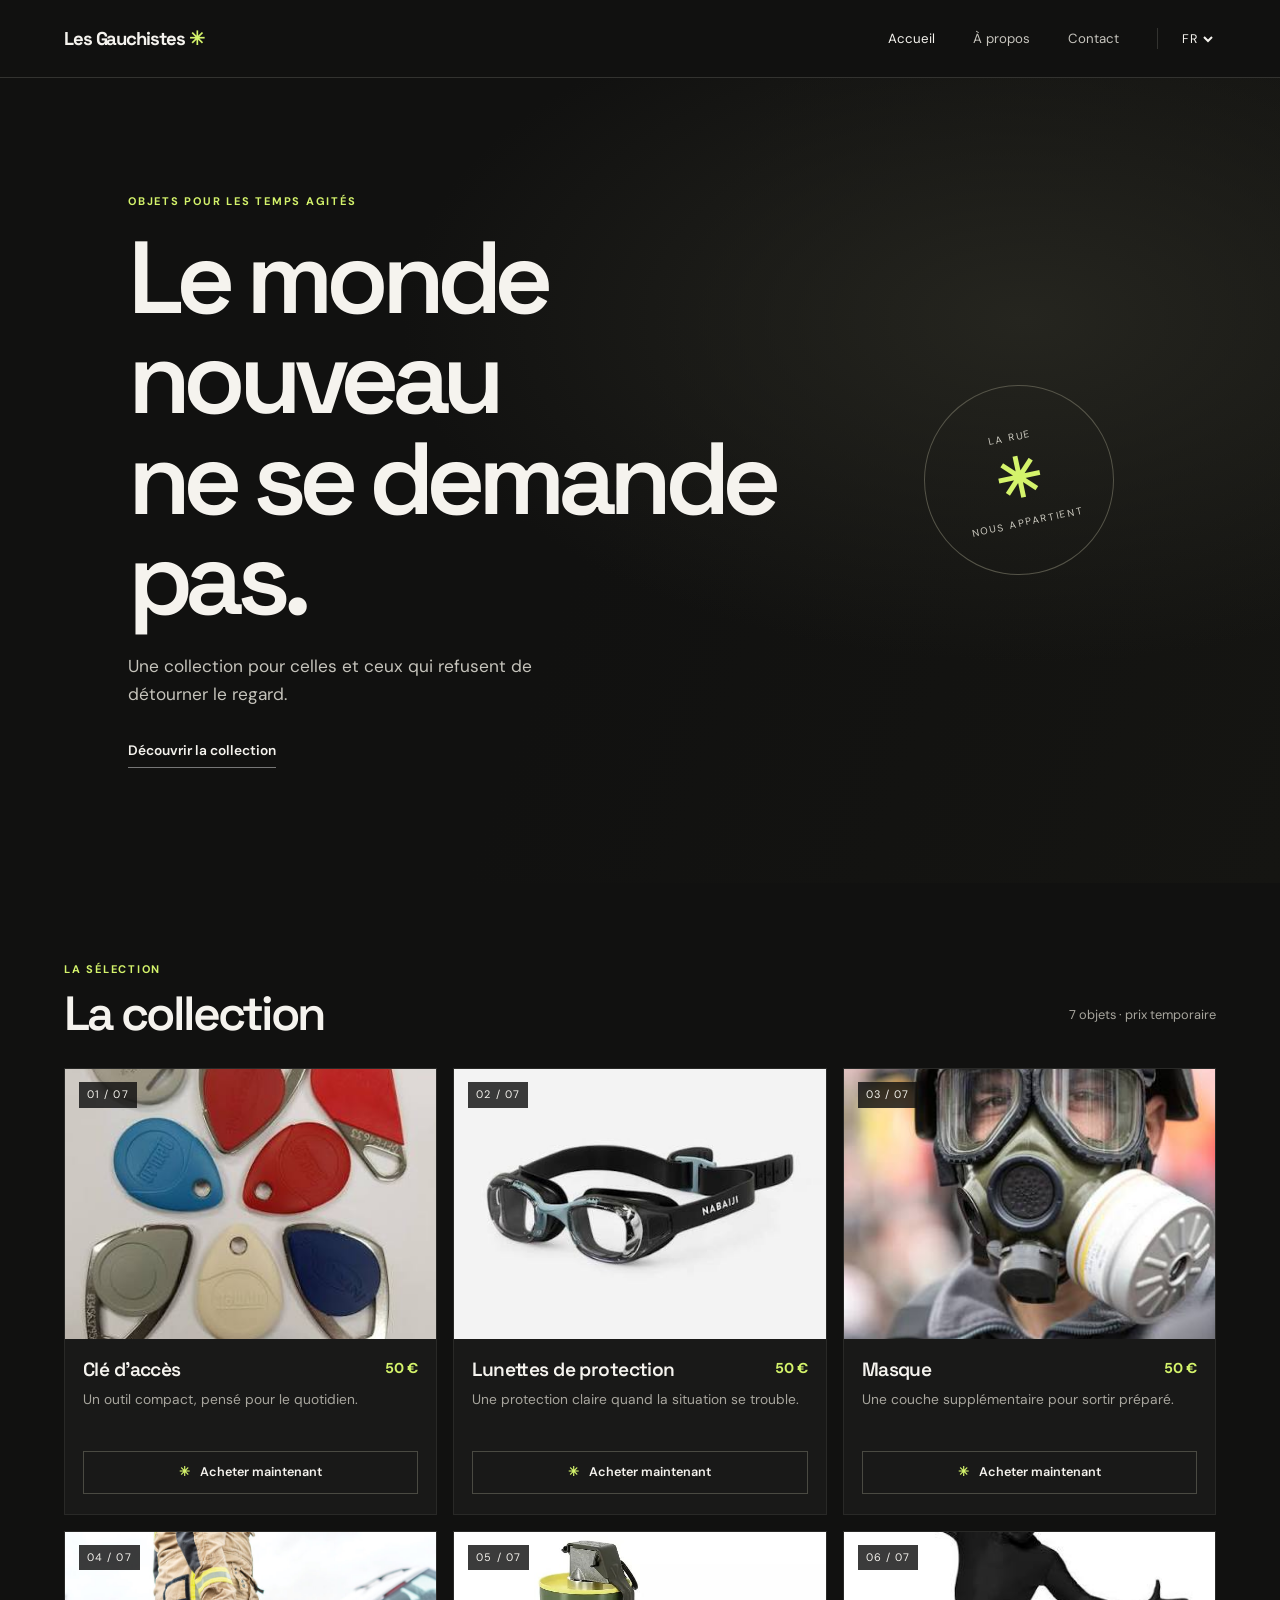
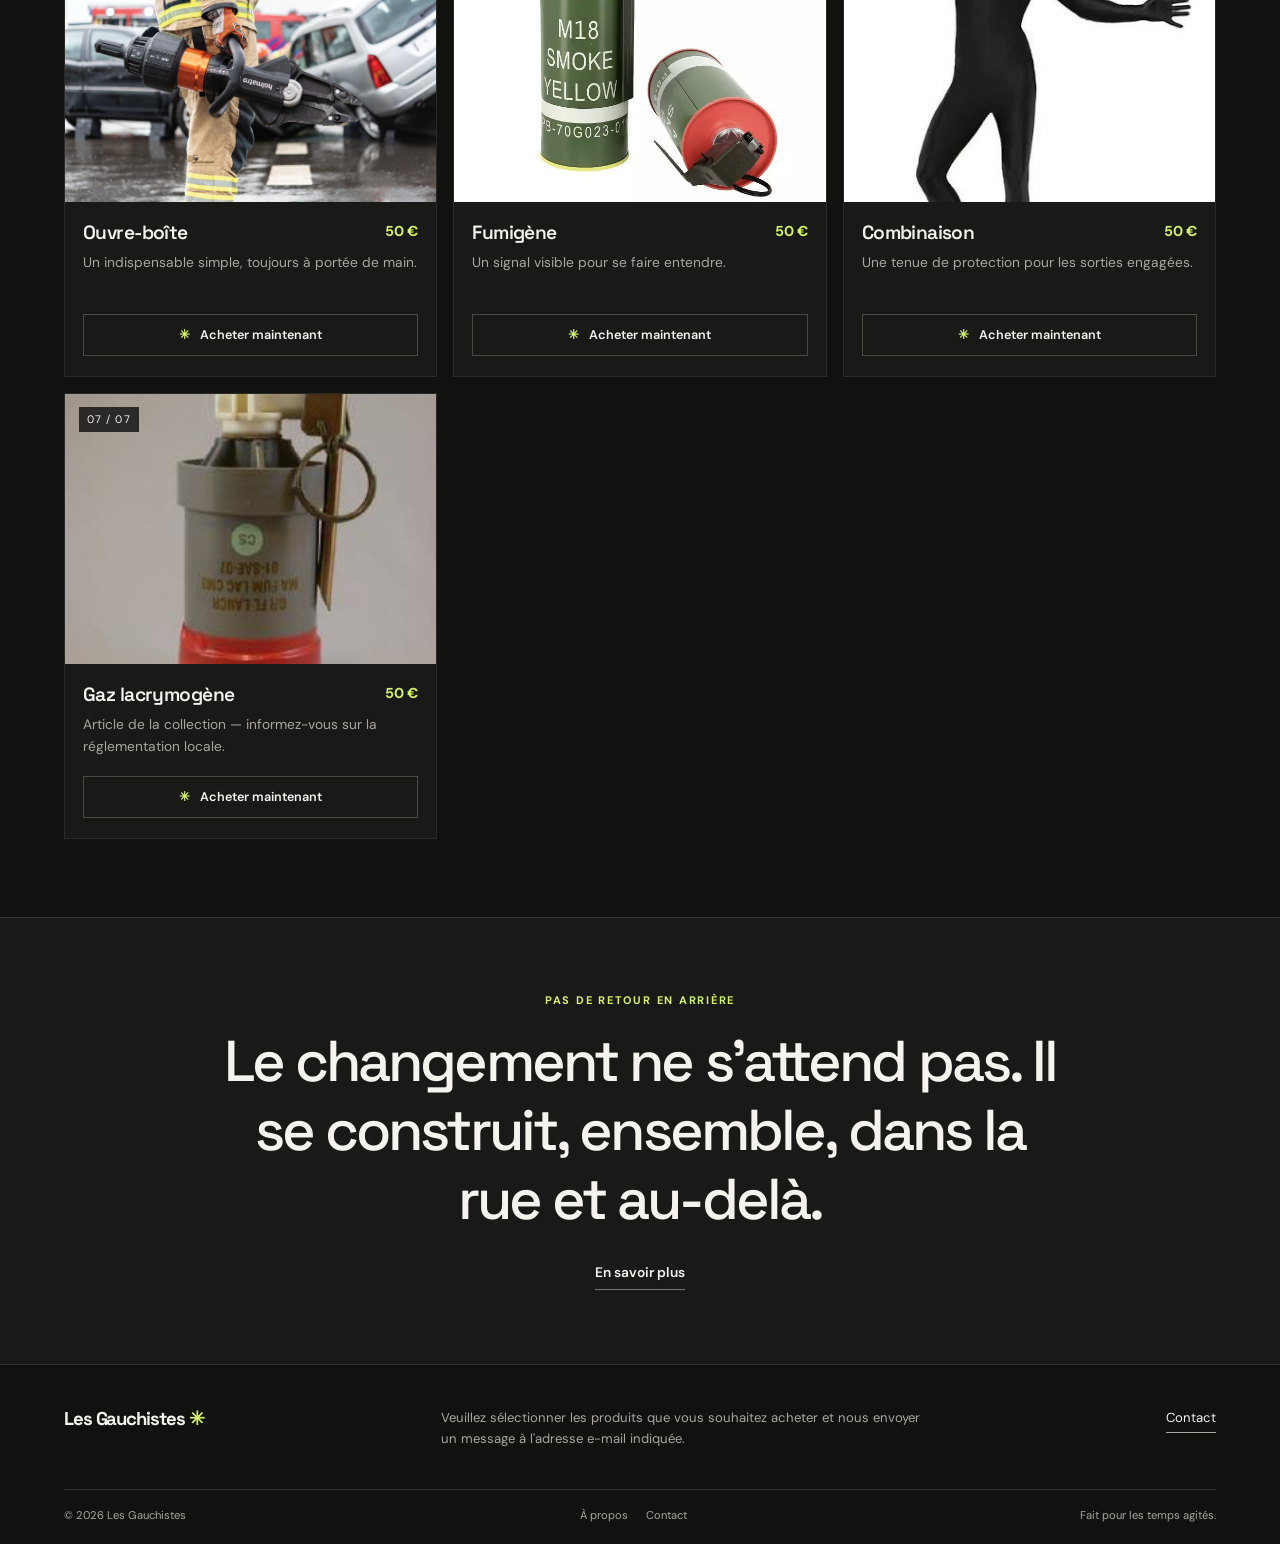
==== index.html @ 080e7e7c "site blueprint ready" ====
<!doctype html>
<html lang="fr">

<head>
  <meta charset="utf-8">
  <meta name="viewport" content="width=device-width, initial-scale=1">
  <meta name="theme-color" content="#111110">
  <meta name="description" content="Les Gauchistes — une collection de matériel de protestation.">
  <link rel="preconnect" href="dev_images/">
  <link rel="preload" as="image" href="dev_images/access_key.jpg">
  <link rel="preload" as="image" href="dev_images/glasses.jpg">
  <link rel="preload" as="image" href="dev_images/mask.jpg">
  <link rel="preload" as="image" href="dev_images/opener.jpg">
  <link rel="preload" as="image" href="dev_images/smoke_gr.jpg">
  <link rel="preload" as="image" href="dev_images/suit.jpg">
  <link rel="preload" as="image" href="dev_images/tear_gas.jpg">
  <link rel="stylesheet" href="styles.css">
  <script src="app.js" defer></script>
  <title>Les Gauchistes — Accueil</title>
</head>

<body data-page="home">
  <header class="site-header"><a class="brand" href="index.html">Les Gauchistes<span class="brand-mark">✳</span></a>
    <nav class="nav" aria-label="Navigation principale"><a class="active" href="index.html"
        data-i18n="navHome">Accueil</a><a href="about.html" data-i18n="navAbout">À propos</a><a href="contact.html"
        data-i18n="navContact">Contact</a><label class="language"><span class="sr-only"
          data-i18n="languageLabel">Langue</span><select id="language-select" aria-label="Language">
          <option value="fr">FR</option>
          <option value="en">EN</option>
          <option value="pl">PL</option>
          <option value="es">ES</option>
          <option value="pt">PT</option>
        </select></label></nav>
  </header>
  <main>
    <section class="hero">
      <div class="hero-inner">
        <p class="eyebrow" data-i18n="eyebrow">Objets pour les temps agités</p>
        <h1 data-i18n="heroTitle">Le monde nouveau<br>ne se demande pas.</h1>
        <p class="hero-copy" data-i18n="heroCopy">Une collection pour celles et ceux qui refusent de détourner le
          regard.</p><a class="text-link" href="#collection" data-i18n="discover">Découvrir la collection
          <span>↓</span></a>
      </div>
      <div class="hero-stamp" aria-hidden="true"><span>LA RUE</span><b>✳</b><span>NOUS APPARTIENT</span></div>
    </section>
    <section class="collection section-wrap" id="collection">
      <div class="section-heading">
        <div>
          <p class="eyebrow" data-i18n="collectionEyebrow">La sélection</p>
          <h2 data-i18n="collectionTitle">La collection</h2>
        </div>
        <p data-i18n="collectionNote">7 objets · prix temporaire</p>
      </div>
      <div class="product-grid" id="product-grid"></div>
    </section>
    <section class="manifesto">
      <p class="eyebrow" data-i18n="manifestoEyebrow">Pas de retour en arrière</p>
      <p data-i18n="manifesto">Le changement ne s’attend pas. Il se construit, ensemble, dans la rue et au-delà.</p><a
        href="about.html" class="text-link" data-i18n="learnMore">En savoir plus <span>↗</span></a>
    </section>
  </main>
  <footer class="site-footer">
    <div class="footer-top"><a class="brand" href="index.html">Les Gauchistes<span class="brand-mark">✳</span></a>
      <p data-i18n="footerCopy">Veuillez sélectionner les produits que vous souhaitez acheter et nous envoyer un message
        à l'adresse e-mail indiquée.</p><a class="footer-contact" href="contact.html" data-i18n="navContact">Contact</a>
    </div>
    <div class="footer-bottom"><span>© 2026 Les Gauchistes</span>
      <div><a href="about.html" data-i18n="navAbout">À propos</a><a href="contact.html"
          data-i18n="navContact">Contact</a></div><span data-i18n="footerNote">Fait pour les temps agités.</span>
    </div>
  </footer>
</body>

</html>
---- styles.css ----
@import url('https://fonts.googleapis.com/css2?family=DM+Sans:wght@400;500;600;700&family=Space+Grotesk:wght@400;500;600;700&display=swap');
:root{color-scheme:dark;--bg:#111110;--panel:#191918;--panel2:#20201e;--line:#333330;--text:#f5f3ee;--muted:#a8a69e;--acid:#d4f36b;--display:'Space Grotesk',sans-serif;--body:'DM Sans',sans-serif}*{box-sizing:border-box}html{scroll-behavior:smooth}body{margin:0;background:var(--bg);color:var(--text);font-family:var(--body);line-height:1.6}a{color:inherit;text-decoration:none}button,input,textarea,select{font:inherit}.site-header{height:78px;padding:0 clamp(20px,5vw,76px);display:flex;align-items:center;justify-content:space-between;border-bottom:1px solid var(--line);position:relative;z-index:2;background:#111110}.brand{font:700 1.16rem var(--display);letter-spacing:-.06em;white-space:nowrap}.brand-mark{color:var(--acid);padding-left:5px}.nav{display:flex;align-items:center;gap:clamp(16px,3vw,38px);font-size:.83rem}.nav>a{color:#c7c5be;transition:color .2s}.nav>a:hover,.nav>a.active{color:var(--text)}.language{border-left:1px solid var(--line);padding-left:20px}.language select{background:transparent;border:0;color:var(--text);font-size:.78rem;letter-spacing:.07em;cursor:pointer}.language option{background:#191918}.hero{min-height:490px;padding:clamp(56px,9vw,125px) clamp(24px,10vw,150px);display:flex;align-items:center;justify-content:space-between;position:relative;overflow:hidden;background:radial-gradient(ellipse at 80% 30%,#25251f 0,transparent 43%),linear-gradient(110deg,#111110 48%,#151512)}.hero:after{content:'';position:absolute;inset:0;opacity:.12;pointer-events:none;background-image:linear-gradient(90deg,transparent 49.8%,#777 50%,transparent 50.2%),linear-gradient(0deg,transparent 49.8%,#777 50%,transparent 50.2%);background-size:84px 84px;mask-image:linear-gradient(90deg,transparent,black)}.hero-inner{position:relative;z-index:1;max-width:710px}.eyebrow{text-transform:uppercase;letter-spacing:.16em;font-size:.69rem;font-weight:700;color:var(--acid);margin:0 0 17px}.hero h1,.inner-page h1{font:600 clamp(3.2rem,8vw,6.6rem)/.98 var(--display);letter-spacing:-.075em;margin:0;max-width:850px}.hero-copy{font-size:1.08rem;color:#c5c3bb;max-width:475px;margin:24px 0 28px}.text-link{font-size:.86rem;font-weight:600;display:inline-flex;align-items:center;gap:12px;border-bottom:1px solid #777;padding:0 0 6px;transition:color .2s,border .2s}.text-link:hover{color:var(--acid);border-color:var(--acid)}.text-link span{color:var(--acid)}.hero-stamp{position:relative;z-index:1;margin-right:3vw;width:190px;height:190px;border:1px solid #555448;border-radius:50%;display:flex;flex-direction:column;justify-content:center;align-items:center;gap:8px;transform:rotate(-12deg);font-size:.62rem;letter-spacing:.18em;color:#cfcdc3}.hero-stamp b{font-size:3.4rem;line-height:1;color:var(--acid)}.section-wrap{max-width:1300px;margin:auto;padding:78px clamp(20px,5vw,76px)}.section-heading{display:flex;justify-content:space-between;align-items:end;margin-bottom:30px}.section-heading h2{font:600 clamp(2rem,4vw,3rem)/1 var(--display);letter-spacing:-.06em;margin:0}.section-heading>p{font-size:.8rem;color:var(--muted)}.collection .eyebrow{margin-bottom:12px}.product-grid{display:grid;grid-template-columns:repeat(3,minmax(0,1fr));gap:16px}.product-card{background:var(--panel);border:1px solid #292927;overflow:hidden;transition:transform .25s,border-color .25s}.product-card:hover{transform:translateY(-4px);border-color:#606054}.product-image{height:270px;background:#22221f;position:relative;overflow:hidden}.product-image img{width:100%;height:100%;object-fit:cover;display:block;transition:transform .5s}.product-card:hover img{transform:scale(1.035)}.product-number{position:absolute;top:13px;left:14px;padding:4px 8px;background:rgba(17,17,16,.82);font-size:.68rem;letter-spacing:.1em}.product-info{padding:18px 18px 20px}.product-top{display:flex;justify-content:space-between;align-items:start;gap:12px}.product-info h3{font:600 1.2rem var(--display);margin:0 0 6px;letter-spacing:-.03em}.product-info p{font-size:.86rem;color:var(--muted);margin:0 0 19px;min-height:44px}.price{color:var(--acid);font-size:.9rem;font-weight:700;white-space:nowrap}.buy-button,.button{display:inline-flex;justify-content:center;align-items:center;gap:10px;border:1px solid #4a4a42;background:transparent;color:var(--text);padding:10px 14px;font-size:.79rem;font-weight:600;cursor:pointer;transition:background .2s,color .2s,border .2s}.buy-button{width:100%}.buy-button:hover,.button:hover{background:var(--acid);border-color:var(--acid);color:#171812}.buy-button span{color:var(--acid)}.buy-button:hover span{color:#171812}.manifesto{border-top:1px solid var(--line);border-bottom:1px solid var(--line);padding:74px 24px;text-align:center;background:var(--panel)}.manifesto>p:nth-child(2){font:500 clamp(1.8rem,4.5vw,3.6rem)/1.2 var(--display);letter-spacing:-.05em;max-width:850px;margin:0 auto 25px}.site-footer{padding:42px clamp(20px,5vw,76px) 19px}.footer-top{max-width:1300px;margin:0 auto 40px;display:grid;grid-template-columns:1fr 2fr auto;gap:30px;align-items:start}.footer-top p{font-size:.82rem;color:var(--muted);max-width:480px;margin:0}.footer-contact{font-size:.82rem;border-bottom:1px solid var(--muted);padding-bottom:4px}.footer-bottom{max-width:1300px;margin:auto;border-top:1px solid var(--line);padding-top:17px;display:flex;justify-content:space-between;gap:18px;color:var(--muted);font-size:.7rem}.footer-bottom div{display:flex;gap:18px}.inner-page{max-width:1120px;min-height:64vh;margin:auto;padding:clamp(70px,10vw,145px) clamp(24px,7vw,96px)}.inner-page h1{font-size:clamp(3rem,7vw,6rem)}.about-layout{display:grid;grid-template-columns:.7fr 1.3fr;gap:8vw;align-items:center;margin-top:80px}.about-symbol{font-size:clamp(9rem,24vw,19rem);line-height:1;color:var(--acid);text-align:center;opacity:.9}.about-lead{font:500 clamp(1.35rem,2.6vw,2.2rem)/1.48 var(--display);letter-spacing:-.035em;margin:0 0 34px;color:#e5e3dd}.contact-page{display:grid;grid-template-columns:1fr 1fr;gap:10vw;align-items:start}.contact-lead{font-size:1rem;color:#c7c5be;max-width:370px;margin-top:28px}.contact-form{display:grid;gap:18px;background:var(--panel);border:1px solid #292927;padding:28px}.contact-form label{display:grid;gap:7px;font-size:.81rem;font-weight:600}.contact-form input,.contact-form textarea,.contact-form select{width:100%;background:#111110;border:1px solid #3a3a36;color:var(--text);padding:11px 12px;border-radius:0;outline:none}.contact-form input:focus,.contact-form textarea:focus,.contact-form select:focus{border-color:var(--acid)}.contact-form select[multiple]{min-height:130px}.contact-form small,.form-note{font-size:.72rem;color:var(--muted)}.contact-form .button{justify-self:start;background:var(--acid);border-color:var(--acid);color:#171812}.form-status{font-size:.82rem;color:var(--acid);margin:0}.sr-only{position:absolute;width:1px;height:1px;padding:0;margin:-1px;overflow:hidden;clip:rect(0,0,0,0);white-space:nowrap;border:0}
@media(max-width:800px){.hero{min-height:440px;padding-left:7vw;padding-right:7vw}.hero-stamp{width:140px;height:140px;margin-right:0}.hero-stamp b{font-size:2.6rem}.product-grid{grid-template-columns:repeat(2,minmax(0,1fr))}.product-image{height:240px}.contact-page{gap:5vw}.about-layout{gap:4vw}}@media(max-width:580px){.site-header{height:auto;min-height:70px;padding:14px 18px;align-items:flex-start;gap:16px}.brand{font-size:1rem}.nav{gap:13px;flex-wrap:wrap;justify-content:flex-end;font-size:.74rem}.language{padding-left:10px}.hero{min-height:490px;padding:64px 24px 50px;align-items:flex-start}.hero h1{font-size:clamp(3.15rem,15vw,5rem)}.hero-stamp{position:absolute;width:110px;height:110px;right:24px;bottom:28px;opacity:.7}.hero-stamp b{font-size:2rem}.hero-stamp span{font-size:.48rem}.hero-copy{font-size:.98rem;max-width:330px}.section-wrap{padding:56px 16px}.section-heading{align-items:start;gap:12px}.section-heading>p{text-align:right;font-size:.7rem;max-width:105px}.product-grid{gap:9px}.product-image{height:clamp(145px,47vw,220px)}.product-info{padding:12px}.product-info h3{font-size:1rem}.product-info p{font-size:.75rem;min-height:60px;margin-bottom:13px}.price{font-size:.78rem}.product-top{gap:4px}.buy-button{padding:9px 6px;font-size:.73rem}.manifesto{padding:58px 22px}.footer-top{grid-template-columns:1fr auto;gap:15px;margin-bottom:25px}.footer-top p{grid-column:1/-1;grid-row:2}.footer-contact{grid-column:2;grid-row:1;align-self:center}.footer-bottom{flex-wrap:wrap;font-size:.67rem}.footer-bottom>span:last-child{display:none}.inner-page{padding:72px 24px;min-height:65vh}.about-layout{grid-template-columns:1fr;gap:24px;margin-top:34px}.about-symbol{font-size:8rem;text-align:left}.contact-page{grid-template-columns:1fr;gap:35px}.contact-form{padding:20px}.nav>a{white-space:nowrap}}
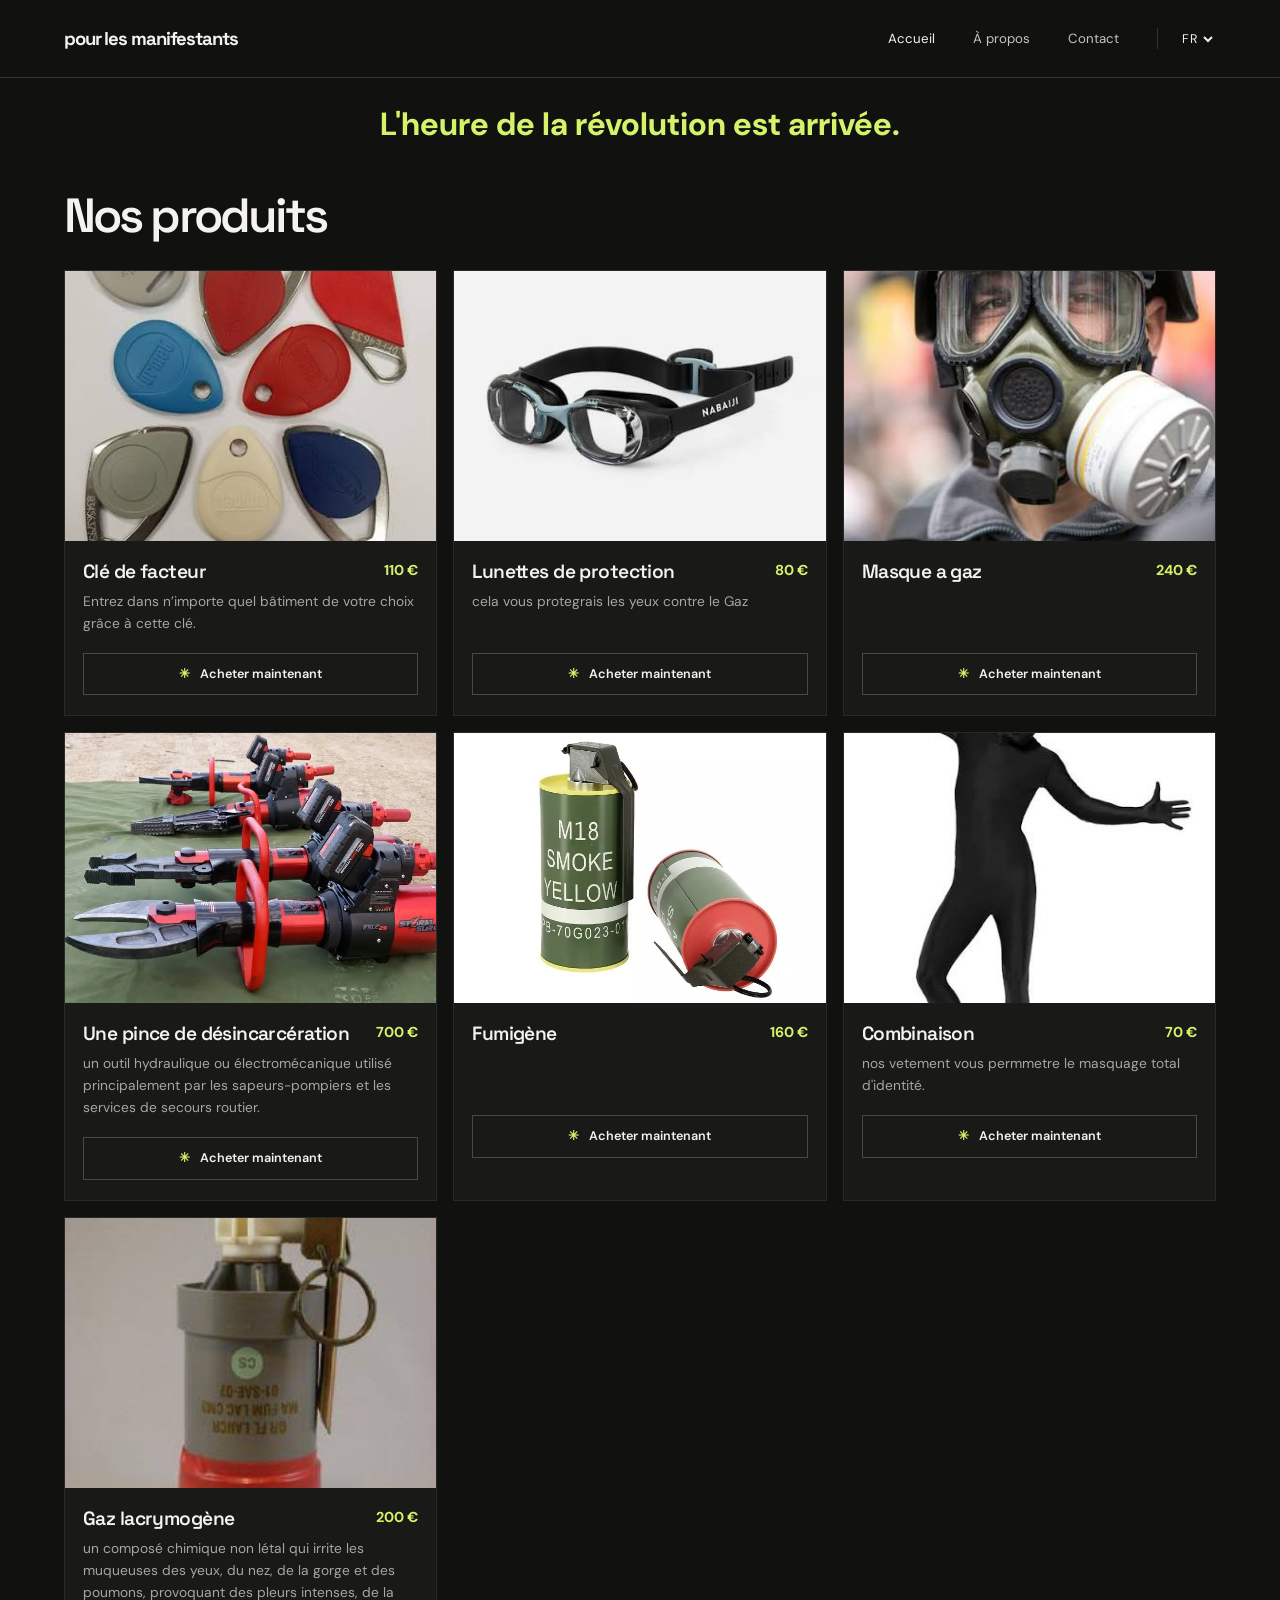
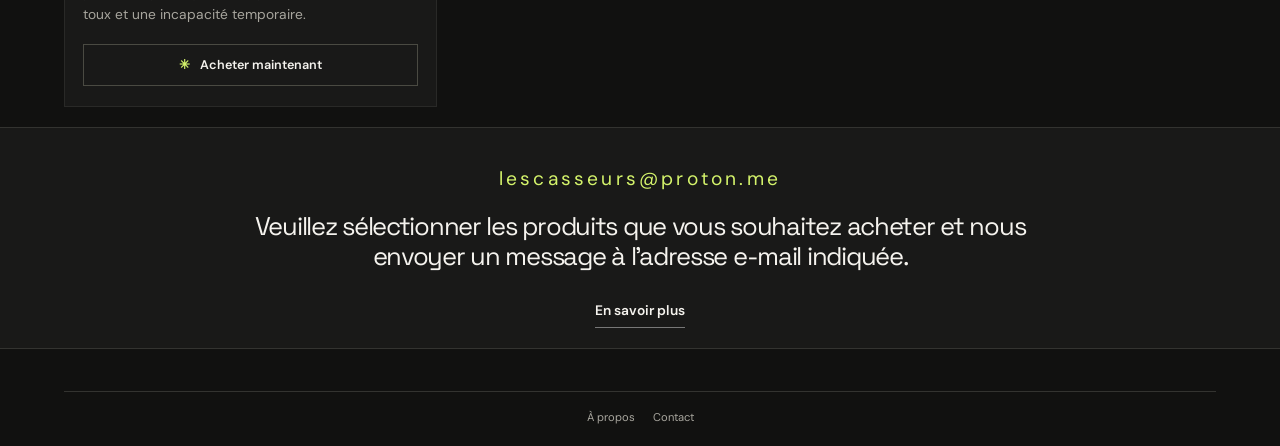
==== commit 537ee19f: "final changes ready." ====
--- a/index.html
+++ b/index.html
@@ -6,21 +6,21 @@
   <meta name="viewport" content="width=device-width, initial-scale=1">
   <meta name="theme-color" content="#111110">
   <meta name="description" content="Les Gauchistes — une collection de matériel de protestation.">
+  <link rel="stylesheet" href="styles.css">
   <link rel="preconnect" href="dev_images/">
   <link rel="preload" as="image" href="dev_images/access_key.jpg">
   <link rel="preload" as="image" href="dev_images/glasses.jpg">
   <link rel="preload" as="image" href="dev_images/mask.jpg">
-  <link rel="preload" as="image" href="dev_images/opener.jpg">
-  <link rel="preload" as="image" href="dev_images/smoke_gr.jpg">
+  <link rel="preload" as="image" href="dev_images/rescue_spears.jpg
+  <link rel=" preload" as="image" href="dev_images/smoke_gr.jpg">
   <link rel="preload" as="image" href="dev_images/suit.jpg">
   <link rel="preload" as="image" href="dev_images/tear_gas.jpg">
-  <link rel="stylesheet" href="styles.css">
   <script src="app.js" defer></script>
   <title>Les Gauchistes — Accueil</title>
 </head>
 
 <body data-page="home">
-  <header class="site-header"><a class="brand" href="index.html">Les Gauchistes<span class="brand-mark">✳</span></a>
+  <header class="site-header"><a class="brand" data-i18n="siteName" href="index.html">pour les manifestants</a>
     <nav class="nav" aria-label="Navigation principale"><a class="active" href="index.html"
         data-i18n="navHome">Accueil</a><a href="about.html" data-i18n="navAbout">À propos</a><a href="contact.html"
         data-i18n="navContact">Contact</a><label class="language"><span class="sr-only"
@@ -33,40 +33,28 @@
         </select></label></nav>
   </header>
   <main>
-    <section class="hero">
-      <div class="hero-inner">
-        <p class="eyebrow" data-i18n="eyebrow">Objets pour les temps agités</p>
-        <h1 data-i18n="heroTitle">Le monde nouveau<br>ne se demande pas.</h1>
-        <p class="hero-copy" data-i18n="heroCopy">Une collection pour celles et ceux qui refusent de détourner le
-          regard.</p><a class="text-link" href="#collection" data-i18n="discover">Découvrir la collection
-          <span>↓</span></a>
-      </div>
-      <div class="hero-stamp" aria-hidden="true"><span>LA RUE</span><b>✳</b><span>NOUS APPARTIENT</span></div>
-    </section>
-    <section class="collection section-wrap" id="collection">
+    <div class="headingContainer">
+      <h1 data-i18n="siteTagLine">L'heure de la révolution est arrivée</h1>
+    </div>
+    <section class="section-wrap" id="collection">
       <div class="section-heading">
         <div>
-          <p class="eyebrow" data-i18n="collectionEyebrow">La sélection</p>
           <h2 data-i18n="collectionTitle">La collection</h2>
         </div>
-        <p data-i18n="collectionNote">7 objets · prix temporaire</p>
       </div>
       <div class="product-grid" id="product-grid"></div>
     </section>
     <section class="manifesto">
-      <p class="eyebrow" data-i18n="manifestoEyebrow">Pas de retour en arrière</p>
-      <p data-i18n="manifesto">Le changement ne s’attend pas. Il se construit, ensemble, dans la rue et au-delà.</p><a
-        href="about.html" class="text-link" data-i18n="learnMore">En savoir plus <span>↗</span></a>
+      <p><a id="contactEmail" href="mailto:lescasseurs@proton.me">lescasseurs@proton.me</a></p>
+      <p data-i18n="footerCopy"></p><a href="about.html" class="text-link" data-i18n="learnMore">En savoir plus
+        <span>↗</span></a>
     </section>
   </main>
   <footer class="site-footer">
-    <div class="footer-top"><a class="brand" href="index.html">Les Gauchistes<span class="brand-mark">✳</span></a>
-      <p data-i18n="footerCopy">Veuillez sélectionner les produits que vous souhaitez acheter et nous envoyer un message
-        à l'adresse e-mail indiquée.</p><a class="footer-contact" href="contact.html" data-i18n="navContact">Contact</a>
-    </div>
-    <div class="footer-bottom"><span>© 2026 Les Gauchistes</span>
+
+    <div class="footer-bottom">
       <div><a href="about.html" data-i18n="navAbout">À propos</a><a href="contact.html"
-          data-i18n="navContact">Contact</a></div><span data-i18n="footerNote">Fait pour les temps agités.</span>
+          data-i18n="navContact">Contact</a></div>
     </div>
   </footer>
 </body>
--- a/styles.css
+++ b/styles.css
@@ -1,3 +1,447 @@
 @import url('https://fonts.googleapis.com/css2?family=DM+Sans:wght@400;500;600;700&family=Space+Grotesk:wght@400;500;600;700&display=swap');
-:root{color-scheme:dark;--bg:#111110;--panel:#191918;--panel2:#20201e;--line:#333330;--text:#f5f3ee;--muted:#a8a69e;--acid:#d4f36b;--display:'Space Grotesk',sans-serif;--body:'DM Sans',sans-serif}*{box-sizing:border-box}html{scroll-behavior:smooth}body{margin:0;background:var(--bg);color:var(--text);font-family:var(--body);line-height:1.6}a{color:inherit;text-decoration:none}button,input,textarea,select{font:inherit}.site-header{height:78px;padding:0 clamp(20px,5vw,76px);display:flex;align-items:center;justify-content:space-between;border-bottom:1px solid var(--line);position:relative;z-index:2;background:#111110}.brand{font:700 1.16rem var(--display);letter-spacing:-.06em;white-space:nowrap}.brand-mark{color:var(--acid);padding-left:5px}.nav{display:flex;align-items:center;gap:clamp(16px,3vw,38px);font-size:.83rem}.nav>a{color:#c7c5be;transition:color .2s}.nav>a:hover,.nav>a.active{color:var(--text)}.language{border-left:1px solid var(--line);padding-left:20px}.language select{background:transparent;border:0;color:var(--text);font-size:.78rem;letter-spacing:.07em;cursor:pointer}.language option{background:#191918}.hero{min-height:490px;padding:clamp(56px,9vw,125px) clamp(24px,10vw,150px);display:flex;align-items:center;justify-content:space-between;position:relative;overflow:hidden;background:radial-gradient(ellipse at 80% 30%,#25251f 0,transparent 43%),linear-gradient(110deg,#111110 48%,#151512)}.hero:after{content:'';position:absolute;inset:0;opacity:.12;pointer-events:none;background-image:linear-gradient(90deg,transparent 49.8%,#777 50%,transparent 50.2%),linear-gradient(0deg,transparent 49.8%,#777 50%,transparent 50.2%);background-size:84px 84px;mask-image:linear-gradient(90deg,transparent,black)}.hero-inner{position:relative;z-index:1;max-width:710px}.eyebrow{text-transform:uppercase;letter-spacing:.16em;font-size:.69rem;font-weight:700;color:var(--acid);margin:0 0 17px}.hero h1,.inner-page h1{font:600 clamp(3.2rem,8vw,6.6rem)/.98 var(--display);letter-spacing:-.075em;margin:0;max-width:850px}.hero-copy{font-size:1.08rem;color:#c5c3bb;max-width:475px;margin:24px 0 28px}.text-link{font-size:.86rem;font-weight:600;display:inline-flex;align-items:center;gap:12px;border-bottom:1px solid #777;padding:0 0 6px;transition:color .2s,border .2s}.text-link:hover{color:var(--acid);border-color:var(--acid)}.text-link span{color:var(--acid)}.hero-stamp{position:relative;z-index:1;margin-right:3vw;width:190px;height:190px;border:1px solid #555448;border-radius:50%;display:flex;flex-direction:column;justify-content:center;align-items:center;gap:8px;transform:rotate(-12deg);font-size:.62rem;letter-spacing:.18em;color:#cfcdc3}.hero-stamp b{font-size:3.4rem;line-height:1;color:var(--acid)}.section-wrap{max-width:1300px;margin:auto;padding:78px clamp(20px,5vw,76px)}.section-heading{display:flex;justify-content:space-between;align-items:end;margin-bottom:30px}.section-heading h2{font:600 clamp(2rem,4vw,3rem)/1 var(--display);letter-spacing:-.06em;margin:0}.section-heading>p{font-size:.8rem;color:var(--muted)}.collection .eyebrow{margin-bottom:12px}.product-grid{display:grid;grid-template-columns:repeat(3,minmax(0,1fr));gap:16px}.product-card{background:var(--panel);border:1px solid #292927;overflow:hidden;transition:transform .25s,border-color .25s}.product-card:hover{transform:translateY(-4px);border-color:#606054}.product-image{height:270px;background:#22221f;position:relative;overflow:hidden}.product-image img{width:100%;height:100%;object-fit:cover;display:block;transition:transform .5s}.product-card:hover img{transform:scale(1.035)}.product-number{position:absolute;top:13px;left:14px;padding:4px 8px;background:rgba(17,17,16,.82);font-size:.68rem;letter-spacing:.1em}.product-info{padding:18px 18px 20px}.product-top{display:flex;justify-content:space-between;align-items:start;gap:12px}.product-info h3{font:600 1.2rem var(--display);margin:0 0 6px;letter-spacing:-.03em}.product-info p{font-size:.86rem;color:var(--muted);margin:0 0 19px;min-height:44px}.price{color:var(--acid);font-size:.9rem;font-weight:700;white-space:nowrap}.buy-button,.button{display:inline-flex;justify-content:center;align-items:center;gap:10px;border:1px solid #4a4a42;background:transparent;color:var(--text);padding:10px 14px;font-size:.79rem;font-weight:600;cursor:pointer;transition:background .2s,color .2s,border .2s}.buy-button{width:100%}.buy-button:hover,.button:hover{background:var(--acid);border-color:var(--acid);color:#171812}.buy-button span{color:var(--acid)}.buy-button:hover span{color:#171812}.manifesto{border-top:1px solid var(--line);border-bottom:1px solid var(--line);padding:74px 24px;text-align:center;background:var(--panel)}.manifesto>p:nth-child(2){font:500 clamp(1.8rem,4.5vw,3.6rem)/1.2 var(--display);letter-spacing:-.05em;max-width:850px;margin:0 auto 25px}.site-footer{padding:42px clamp(20px,5vw,76px) 19px}.footer-top{max-width:1300px;margin:0 auto 40px;display:grid;grid-template-columns:1fr 2fr auto;gap:30px;align-items:start}.footer-top p{font-size:.82rem;color:var(--muted);max-width:480px;margin:0}.footer-contact{font-size:.82rem;border-bottom:1px solid var(--muted);padding-bottom:4px}.footer-bottom{max-width:1300px;margin:auto;border-top:1px solid var(--line);padding-top:17px;display:flex;justify-content:space-between;gap:18px;color:var(--muted);font-size:.7rem}.footer-bottom div{display:flex;gap:18px}.inner-page{max-width:1120px;min-height:64vh;margin:auto;padding:clamp(70px,10vw,145px) clamp(24px,7vw,96px)}.inner-page h1{font-size:clamp(3rem,7vw,6rem)}.about-layout{display:grid;grid-template-columns:.7fr 1.3fr;gap:8vw;align-items:center;margin-top:80px}.about-symbol{font-size:clamp(9rem,24vw,19rem);line-height:1;color:var(--acid);text-align:center;opacity:.9}.about-lead{font:500 clamp(1.35rem,2.6vw,2.2rem)/1.48 var(--display);letter-spacing:-.035em;margin:0 0 34px;color:#e5e3dd}.contact-page{display:grid;grid-template-columns:1fr 1fr;gap:10vw;align-items:start}.contact-lead{font-size:1rem;color:#c7c5be;max-width:370px;margin-top:28px}.contact-form{display:grid;gap:18px;background:var(--panel);border:1px solid #292927;padding:28px}.contact-form label{display:grid;gap:7px;font-size:.81rem;font-weight:600}.contact-form input,.contact-form textarea,.contact-form select{width:100%;background:#111110;border:1px solid #3a3a36;color:var(--text);padding:11px 12px;border-radius:0;outline:none}.contact-form input:focus,.contact-form textarea:focus,.contact-form select:focus{border-color:var(--acid)}.contact-form select[multiple]{min-height:130px}.contact-form small,.form-note{font-size:.72rem;color:var(--muted)}.contact-form .button{justify-self:start;background:var(--acid);border-color:var(--acid);color:#171812}.form-status{font-size:.82rem;color:var(--acid);margin:0}.sr-only{position:absolute;width:1px;height:1px;padding:0;margin:-1px;overflow:hidden;clip:rect(0,0,0,0);white-space:nowrap;border:0}
-@media(max-width:800px){.hero{min-height:440px;padding-left:7vw;padding-right:7vw}.hero-stamp{width:140px;height:140px;margin-right:0}.hero-stamp b{font-size:2.6rem}.product-grid{grid-template-columns:repeat(2,minmax(0,1fr))}.product-image{height:240px}.contact-page{gap:5vw}.about-layout{gap:4vw}}@media(max-width:580px){.site-header{height:auto;min-height:70px;padding:14px 18px;align-items:flex-start;gap:16px}.brand{font-size:1rem}.nav{gap:13px;flex-wrap:wrap;justify-content:flex-end;font-size:.74rem}.language{padding-left:10px}.hero{min-height:490px;padding:64px 24px 50px;align-items:flex-start}.hero h1{font-size:clamp(3.15rem,15vw,5rem)}.hero-stamp{position:absolute;width:110px;height:110px;right:24px;bottom:28px;opacity:.7}.hero-stamp b{font-size:2rem}.hero-stamp span{font-size:.48rem}.hero-copy{font-size:.98rem;max-width:330px}.section-wrap{padding:56px 16px}.section-heading{align-items:start;gap:12px}.section-heading>p{text-align:right;font-size:.7rem;max-width:105px}.product-grid{gap:9px}.product-image{height:clamp(145px,47vw,220px)}.product-info{padding:12px}.product-info h3{font-size:1rem}.product-info p{font-size:.75rem;min-height:60px;margin-bottom:13px}.price{font-size:.78rem}.product-top{gap:4px}.buy-button{padding:9px 6px;font-size:.73rem}.manifesto{padding:58px 22px}.footer-top{grid-template-columns:1fr auto;gap:15px;margin-bottom:25px}.footer-top p{grid-column:1/-1;grid-row:2}.footer-contact{grid-column:2;grid-row:1;align-self:center}.footer-bottom{flex-wrap:wrap;font-size:.67rem}.footer-bottom>span:last-child{display:none}.inner-page{padding:72px 24px;min-height:65vh}.about-layout{grid-template-columns:1fr;gap:24px;margin-top:34px}.about-symbol{font-size:8rem;text-align:left}.contact-page{grid-template-columns:1fr;gap:35px}.contact-form{padding:20px}.nav>a{white-space:nowrap}}
+
+:root {
+    color-scheme: dark;
+    --bg: #111110;
+    --panel: #191918;
+    --line: #333330;
+    --text: #f5f3ee;
+    --muted: #a8a69e;
+    --acid: #d4f36b;
+    --display: 'Space Grotesk', sans-serif;
+    --body: 'DM Sans', sans-serif
+}
+
+* {
+    box-sizing: border-box
+}
+
+html {
+    scroll-behavior: smooth
+}
+
+body {
+    margin: 0;
+    background: var(--bg);
+    color: var(--text);
+    font-family: var(--body);
+    line-height: 1.6
+}
+
+a {
+    color: inherit;
+    text-decoration: none
+}
+
+button,
+input,
+textarea,
+select {
+    font: inherit
+}
+
+.site-header {
+    height: 78px;
+    padding: 0 clamp(20px, 5vw, 76px);
+    display: flex;
+    align-items: center;
+    justify-content: space-between;
+    border-bottom: 1px solid var(--line);
+    position: relative;
+    z-index: 2;
+    background: #111110
+}
+
+.brand {
+    font: 700 1.16rem var(--display);
+    letter-spacing: -.06em;
+    white-space: nowrap
+}
+.nav {
+    display: flex;
+    align-items: center;
+    gap: clamp(16px, 3vw, 38px);
+    font-size: .83rem
+}
+
+.nav>a {
+    color: #c7c5be;
+    transition: color .2s
+}
+
+.nav>a:hover,
+.nav>a.active {
+    color: var(--text)
+}
+
+.language {
+    border-left: 1px solid var(--line);
+    padding-left: 20px
+}
+
+.language select {
+    background: transparent;
+    border: 0;
+    color: var(--text);
+    font-size: .78rem;
+    letter-spacing: .07em;
+    cursor: pointer
+}
+
+.language option {
+    background: #191918
+}
+
+.headingContainer {
+    width: 100%;
+    position: relative;
+    text-align: center;
+    color: var(--acid);
+}
+.text-link {
+    font-size: .86rem;
+    font-weight: 600;
+    display: inline-flex;
+    align-items: center;
+    gap: 12px;
+    border-bottom: 1px solid #777;
+    padding: 0 0 6px;
+    transition: color .2s, border .2s
+}
+
+.text-link:hover {
+    color: var(--acid);
+    border-color: var(--acid)
+}
+
+.text-link span {
+    color: var(--acid)
+}
+.section-wrap {
+    margin: auto;
+    padding: 20px clamp(20px, 5vw, 76px)
+}
+
+.section-heading {
+    display: flex;
+    justify-content: space-between;
+    align-items: end;
+    margin-bottom: 30px
+}
+
+.section-heading h2 {
+    font: 600 clamp(2rem, 4vw, 3rem)/1 var(--display);
+    letter-spacing: -.06em;
+    margin: 0
+}
+.product-grid {
+    display: grid;
+    grid-template-columns: repeat(3, minmax(0, 1fr));
+    gap: 16px
+}
+
+.product-card {
+    background: var(--panel);
+    border: 1px solid #292927;
+    overflow: hidden;
+    transition: transform .25s, border-color .25s
+}
+
+.product-card:hover {
+    transform: translateY(-4px);
+    border-color: #606054
+}
+
+.product-image {
+    height: 270px;
+    background: #22221f;
+    position: relative;
+    overflow: hidden
+}
+
+.product-image img {
+    width: 100%;
+    height: 100%;
+    object-fit: cover;
+    display: block;
+    transition: transform .5s
+}
+
+.product-card:hover img {
+    transform: scale(1.035)
+}
+.product-info {
+    padding: 18px 18px 20px
+}
+
+.product-top {
+    display: flex;
+    justify-content: space-between;
+    align-items: start;
+    gap: 12px
+}
+
+.product-info h3 {
+    font: 600 1.2rem var(--display);
+    margin: 0 0 6px;
+    letter-spacing: -.03em
+}
+
+.product-info p {
+    font-size: .86rem;
+    color: var(--muted);
+    margin: 0 0 19px;
+    min-height: 44px
+}
+
+.price {
+    color: var(--acid);
+    font-size: .9rem;
+    font-weight: 700;
+    white-space: nowrap
+}
+
+.buy-button {
+    display: inline-flex;
+    justify-content: center;
+    align-items: center;
+    gap: 10px;
+    border: 1px solid #4a4a42;
+    background: transparent;
+    color: var(--text);
+    padding: 10px 14px;
+    font-size: .79rem;
+    font-weight: 600;
+    cursor: pointer;
+    transition: background .2s, color .2s, border .2s
+}
+
+.buy-button {
+    width: 100%
+}
+
+.buy-button:hover {
+    background: var(--acid);
+    border-color: var(--acid);
+    color: #171812
+}
+
+.buy-button span {
+    color: var(--acid)
+}
+
+.buy-button:hover span {
+    color: #171812
+}
+
+.manifesto {
+    border-top: 1px solid var(--line);
+    border-bottom: 1px solid var(--line);
+    padding: 20px 20px;
+    text-align: center;
+    background: var(--panel)
+}
+
+.manifesto>p:nth-child(2) {
+    font: clamp(1.1rem, 2vw, 3.6rem)/1.2 var(--display);
+    letter-spacing: -.05em;
+    max-width: 850px;
+    margin: 0 auto 25px
+}
+
+#contactEmail {
+    letter-spacing: 0.2rem;
+    font-size: 1.2rem;
+    color: var(--acid);
+}
+
+.site-footer {
+    padding: 42px clamp(20px, 5vw, 76px) 19px
+}
+
+#contactFooter {
+    position: fixed;
+    left: 0;
+    right: 0;
+    bottom: 0;
+}
+
+#aboutFooter {
+    position: fixed;
+    left: 0;
+    right: 0;
+    bottom: 0;
+}
+.footer-bottom {
+    max-width: 1300px;
+    margin: auto;
+    border-top: 1px solid var(--line);
+    padding-top: 17px;
+    display: flex;
+    justify-content: center;
+    align-items: center;
+    gap: 18px;
+    color: var(--muted);
+    font-size: .7rem
+}
+
+.footer-bottom div {
+    display: flex;
+    gap: 18px
+}
+
+.inner-page {
+    margin: auto;
+    padding: 10px clamp(24px, 7vw, 96px)
+}
+.contact-page {
+    display: grid;
+    grid-template-columns: 1fr;
+    gap: 10vw;
+    align-items: start
+}
+.sr-only {
+    position: absolute;
+    width: 1px;
+    height: 1px;
+    padding: 0;
+    margin: -1px;
+    overflow: hidden;
+    clip: rect(0, 0, 0, 0);
+    white-space: nowrap;
+    border: 0
+}
+
+.about-screen {
+    padding: 0;
+    width: 100%;
+}
+
+.about-feature {
+    padding: 10px clamp(22px, 6vw, 90px) 44px;
+    display: flex;
+    flex-direction: column;
+    align-items: center;
+    justify-content: flex-start;
+    text-align: center;
+    background: #191918;
+    border-top: 1px solid #292927;
+    border-bottom: 1px solid #333330;
+}
+.about-message {
+    max-width: 1340px;
+    margin: 0 auto;
+    color: var(--text);
+    font: 400 clamp(1.25rem, 2vw, 2.25rem)/1.24 var(--body);
+    letter-spacing: -.035em;
+}
+@media(max-width:580px) {
+    .about-feature {
+        min-height: 340px;
+        padding: 48px 22px 38px;
+    }
+.about-message {
+        font-size: 1.2rem;
+        line-height: 1.38;
+    }
+}
+
+@media(max-width:800px) {
+.product-grid {
+        grid-template-columns: repeat(2, minmax(0, 1fr))
+    }
+
+    .product-image {
+        height: 240px
+    }
+
+    .contact-page {
+        gap: 5vw
+    }
+}
+
+@media(max-width:580px) {
+    .site-header {
+        height: auto;
+        min-height: 70px;
+        padding: 14px 18px;
+        align-items: flex-start;
+        gap: 16px
+    }
+
+    .brand {
+        font-size: 1rem
+    }
+
+    .nav {
+        gap: 13px;
+        flex-wrap: wrap;
+        justify-content: flex-end;
+        font-size: .74rem
+    }
+
+    .language {
+        padding-left: 10px
+    }
+.section-wrap {
+        padding: 56px 16px
+    }
+
+    .section-heading {
+        align-items: start;
+        gap: 12px
+    }
+.product-grid {
+        gap: 9px
+    }
+
+    .product-image {
+        height: clamp(145px, 47vw, 220px)
+    }
+
+    .product-info {
+        padding: 12px
+    }
+
+    .product-info h3 {
+        font-size: 1rem
+    }
+
+    .product-info p {
+        font-size: .75rem;
+        min-height: 60px;
+        margin-bottom: 13px
+    }
+
+    .price {
+        font-size: .78rem
+    }
+
+    .product-top {
+        gap: 4px
+    }
+
+    .buy-button {
+        padding: 9px 6px;
+        font-size: .73rem
+    }
+
+    .manifesto {
+        padding: 58px 22px
+    }
+.footer-bottom {
+        flex-wrap: wrap;
+        font-size: .67rem
+    }
+.inner-page {
+        padding: 72px 24px;
+        min-height: 65vh
+    }
+.contact-page {
+        grid-template-columns: 1fr;
+        gap: 35px
+    }
+.nav>a {
+        white-space: nowrap
+    }
+}
